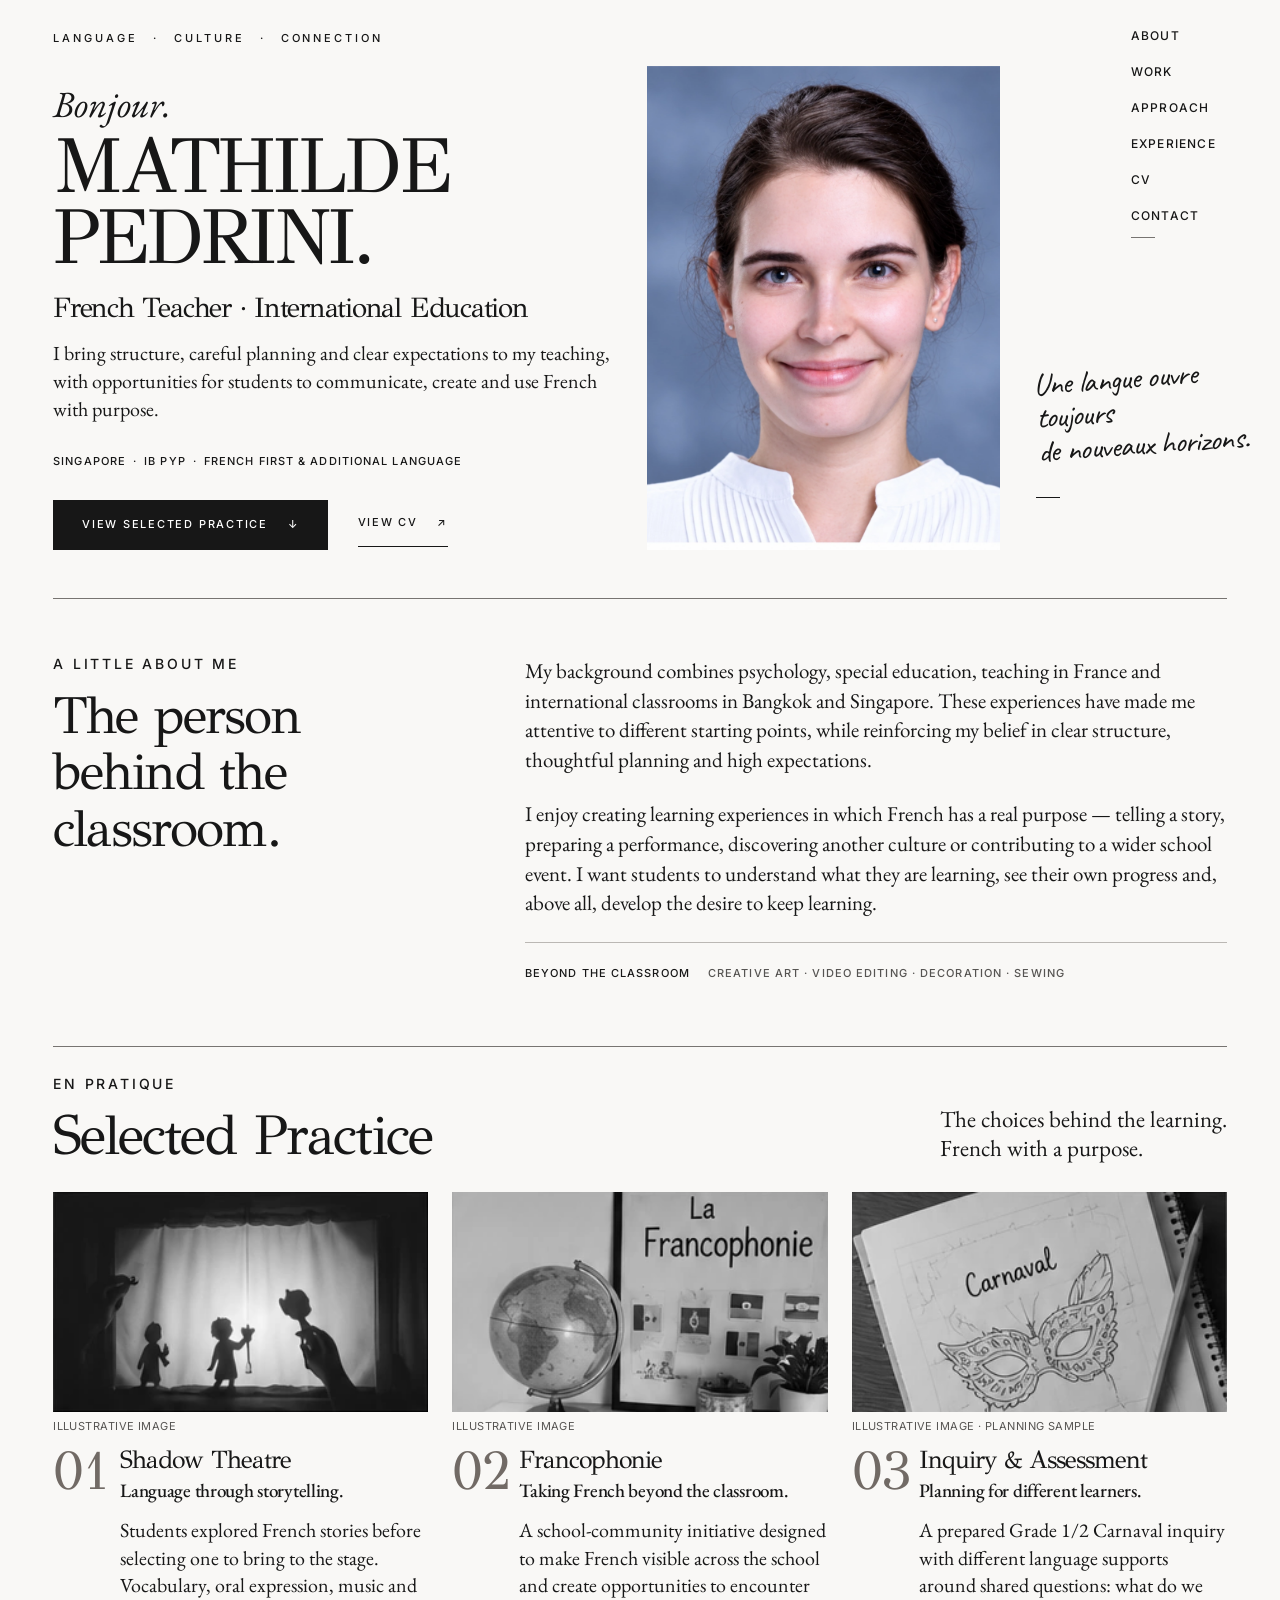
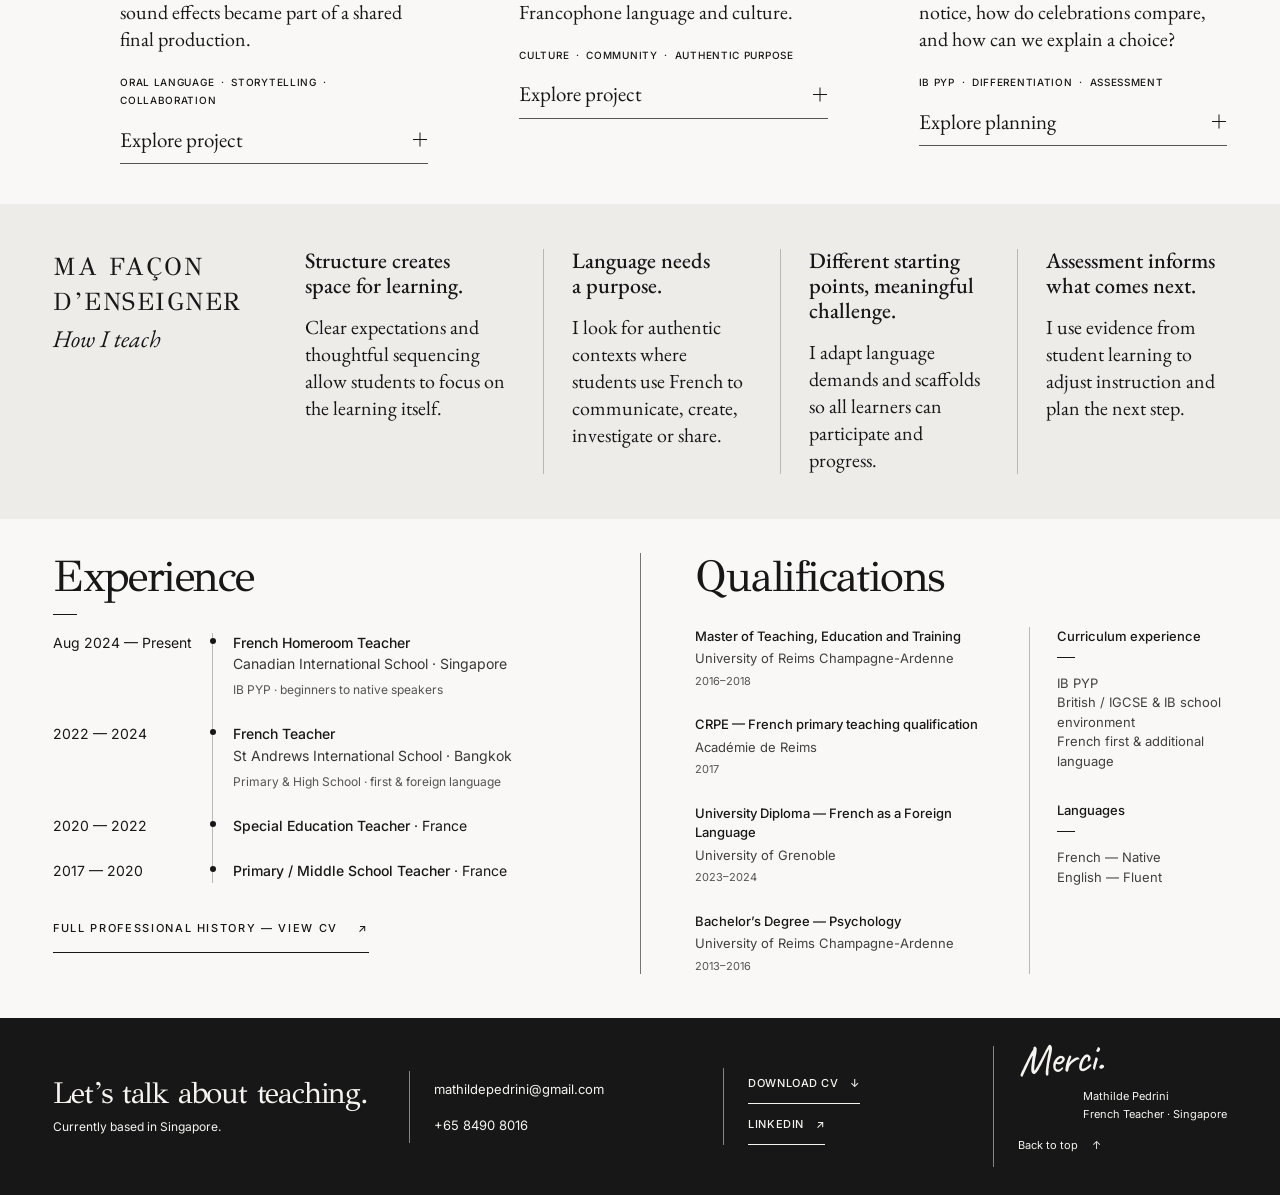
==== index.html @ e802bae7 "Add files via upload" ====
<!doctype html>
<html lang="en">
<head>
  <meta charset="utf-8">
  <meta name="viewport" content="width=device-width, initial-scale=1">
  <title>Mathilde Pedrini · French Teacher</title>
  <meta name="description" content="French teacher in international education. Explore Mathilde Pedrini’s approach to language, selected practice, experience and qualifications.">
  <meta name="theme-color" content="#f9f8f6">
  <!-- Discretion, not privacy: GitHub Pages and this CV are publicly accessible. -->
  <meta name="robots" content="noindex, follow">
  <link rel="canonical" href="https://mathildepedrini.github.io/">
  <link rel="icon" type="image/svg+xml" href="assets/images/favicon.svg">
  <!-- Original type families, served locally for consistent rendering. -->
  <link rel="preload" href="assets/fonts/gfs-didot-400-normal.woff2" as="font" type="font/woff2" crossorigin>
  <link rel="stylesheet" href="assets/fonts/fonts.css">
  <link rel="stylesheet" href="styles.css?v=20261001-editorial">
  <script src="script.js?v=20261001-editorial" defer></script>
  <meta name="author" content="Mathilde Pedrini">
  <meta property="og:type" content="website">
  <meta property="og:locale" content="en_GB">
  <meta property="og:site_name" content="Mathilde Pedrini">
  <meta property="og:title" content="Mathilde Pedrini · French Teacher">
  <meta property="og:description" content="Language, culture and connection. Selected teaching practice, international experience and professional qualifications.">
  <meta property="og:url" content="https://mathildepedrini.github.io/">
  <meta property="og:image" content="https://mathildepedrini.github.io/assets/images/social-preview.png">
  <meta property="og:image:width" content="1200">
  <meta property="og:image:height" content="630">
  <meta property="og:image:alt" content="Mathilde Pedrini — French Teacher. Language · Culture · Connection.">
  <meta name="twitter:card" content="summary_large_image">
  <meta name="twitter:title" content="Mathilde Pedrini · French Teacher">
  <meta name="twitter:description" content="Selected practice and experience in international education.">
  <meta name="twitter:image" content="https://mathildepedrini.github.io/assets/images/social-preview.png">
  <link rel="icon" type="image/png" sizes="32x32" href="assets/images/favicon-32.png">
  <link rel="apple-touch-icon" href="assets/images/apple-touch-icon.png">
</head>
<body>
  <a class="skip-link" href="#main">Skip to content</a>

  <!-- 01. MASTHEAD + HERO — edit your introduction and portrait here. -->
  <header id="top" class="masthead wrap">
    <a class="masthead-signature" href="#top" aria-label="Mathilde Pedrini — back to top">Language <span aria-hidden="true">·</span> Culture <span aria-hidden="true">·</span> Connection</a>
    <button class="menu-toggle" type="button" aria-expanded="false" aria-controls="main-nav" hidden>
      <span class="menu-label">Menu</span><span class="menu-mark" aria-hidden="true"><i></i><i></i></span>
    </button>
    <nav id="main-nav" class="main-nav" aria-label="Main navigation">
      <a href="#about">About</a>
      <a href="#practice">Work</a>
      <a href="#approach">Approach</a>
      <a href="#experience">Experience</a>
      <a href="assets/documents/Mathilde-Pedrini-CV.pdf" target="_blank" rel="noopener">CV<span class="sr-only"> (PDF, opens in a new tab)</span></a>
      <a href="#contact">Contact</a>
    </nav>
  </header>

  <main id="main" tabindex="-1">
    <section class="hero wrap" aria-labelledby="name">
      <div class="hero-intro">
        <p class="bonjour" lang="fr">Bonjour.</p>
        <h1 id="name">Mathilde<br>Pedrini.</h1>
        <p class="role">French Teacher <span aria-hidden="true">·</span> International Education</p>
        <p class="intro-copy">I bring structure, careful planning and clear expectations to my teaching, with opportunities for students to communicate, create and use French with purpose.</p>
        <p class="credentials-line"><span>Singapore</span><span>IB PYP</span><span>French first &amp; additional language</span></p>
        <div class="hero-actions">
          <a class="button-primary" href="#practice">View selected practice <span aria-hidden="true">↓</span></a>
          <a class="text-link label-link" href="assets/documents/Mathilde-Pedrini-CV.pdf" target="_blank" rel="noopener">View CV <span aria-hidden="true">↗</span><span class="sr-only"> (PDF, opens in a new tab)</span></a>
        </div>
      </div>
      <figure class="portrait-frame">
        <!-- High-resolution colour portrait based on the original CV headshot. -->
        <img src="assets/images/mathilde-portrait.webp" width="1196" height="1228" fetchpriority="high" alt="Professional portrait of Mathilde Pedrini">
      </figure>
      <aside class="hero-note" aria-label="A note in French">
        <p class="hero-note-text" lang="fr">Une langue ouvre toujours<br>de nouveaux horizons.</p>
        <span class="small-rule" aria-hidden="true"></span>
      </aside>
    </section>

    <!-- 02. ABOUT — personal-professional context that complements, rather than repeats, the CV. -->
    <section id="about" class="about wrap" aria-labelledby="about-title">
      <div class="about-heading">
        <p class="eyebrow">A little about me</p>
        <h2 id="about-title">The person behind the classroom.</h2>
      </div>
      <div class="about-copy">
        <p>My background combines psychology, special education, teaching in France and international classrooms in Bangkok and Singapore. These experiences have made me attentive to different starting points, while reinforcing my belief in clear structure, thoughtful planning and high expectations.</p>
        <p>I enjoy creating learning experiences in which French has a real purpose — telling a story, preparing a performance, discovering another culture or contributing to a wider school event. I want students to understand what they are learning, see their own progress and, above all, develop the desire to keep learning.</p>
        <p class="about-personal"><span>Beyond the classroom</span> Creative art · video editing · decoration · sewing</p>
      </div>
    </section>

    <!-- 03. SELECTED PRACTICE — three cards, with details on the same page.
         All three thumbnail images are AI-generated illustrations taken from
         the approved design. Do not present them as classroom photographs. -->
    <section id="practice" class="practice wrap" aria-labelledby="practice-title">
      <div class="practice-heading">
        <div class="practice-heading-main">
          <p class="eyebrow" lang="fr">En pratique</p>
          <h2 id="practice-title">Selected Practice</h2>
        </div>
        <p class="practice-deck">The choices behind the learning.<br>French with a purpose.</p>
      </div>

      <div class="project-grid">
        <article class="project-card" id="shadow-theatre" aria-labelledby="shadow-title">
          <figure class="project-figure">
            <img src="assets/images/shadow-theatre-illustration.webp" width="297" height="174" loading="lazy" alt="Illustration of shadow puppets performing behind a lit screen">
            <figcaption>Illustrative image</figcaption>
          </figure>
          <div class="project-body">
            <span class="project-number" aria-hidden="true">01</span>
            <div class="project-writing">
              <h3 id="shadow-title">Shadow Theatre</h3>
              <p class="project-subtitle">Language through storytelling.</p>
              <p class="project-description">Students explored French stories before selecting one to bring to the stage. Vocabulary, oral expression, music and sound effects became part of a shared final production.</p>
              <p class="project-tags">Oral language <span>·</span> Storytelling <span>·</span> Collaboration</p>
              <details class="project-details" id="shadow-details">
                <summary><span>Explore project<span class="sr-only"> — Shadow Theatre</span></span><span class="detail-mark" aria-hidden="true"></span></summary>
                <div class="project-detail-content">
                  <h4>Learning intention</h4>
                  <p>Use French vocabulary and oral expression to bring a chosen story to life.</p>
                  <h4>From story to stage</h4>
                  <p>Discover and choose a story, develop its vocabulary and oral expression, add music and sound effects, then present the production.</p>
                  <h4>Instructional decisions</h4>
                  <p>Student choice gives the language work a shared purpose. Vocabulary and voice become tools for communicating a story, alongside music and sound.</p>
                  <h4>Assessment</h4>
                  <p>The final production served as the assessment, bringing the language work together in a performance.</p>
                  <p class="evidence-note">Evidence to add: a permission-cleared photograph of the puppet stage without identifiable students. The thumbnail is an illustration, not a record of this project.</p>
                </div>
              </details>
            </div>
          </div>
        </article>

        <article class="project-card" id="francophonie" aria-labelledby="francophonie-title">
          <figure class="project-figure">
            <img src="assets/images/francophonie-illustration.webp" width="296" height="174" loading="lazy" alt="Illustration of a globe beside a display titled La Francophonie">
            <figcaption>Illustrative image</figcaption>
          </figure>
          <div class="project-body">
            <span class="project-number" aria-hidden="true">02</span>
            <div class="project-writing">
              <h3 id="francophonie-title">Francophonie</h3>
              <p class="project-subtitle">Taking French beyond the classroom.</p>
              <p class="project-description">A school-community initiative designed to make French visible across the school and create opportunities to encounter Francophone language and culture.</p>
              <p class="project-tags">Culture <span>·</span> Community <span>·</span> Authentic purpose</p>
              <details class="project-details" id="francophonie-details">
                <summary><span>Explore project<span class="sr-only"> — Francophonie</span></span><span class="detail-mark" aria-hidden="true"></span></summary>
                <div class="project-detail-content">
                  <h4>Purpose</h4>
                  <p>Give the French language and Francophone cultures a place in the wider school community, beyond individual lessons.</p>
                  <h4>My contribution</h4>
                  <p>I organise Francophonie celebrations and events that promote the French language throughout the school community.</p>
                  <h4>Related cultural projects</h4>
                  <p>My professional experience also includes a Bookflix reading club, La Chandeleur as a charity fundraising occasion, and an exchange project with French students around the world.</p>
                  <p class="evidence-note">A permission-cleared event photograph or public programme can be added here. The current image is illustrative.</p>
                </div>
              </details>
            </div>
          </div>
        </article>

        <article class="project-card" id="inquiry" aria-labelledby="inquiry-title">
          <figure class="project-figure">
            <img src="assets/images/inquiry-illustration.webp" width="296" height="173" loading="lazy" alt="Illustration of a notebook headed Carnaval with a drawing of a mask">
            <figcaption>Illustrative image <span aria-hidden="true">·</span> Planning sample</figcaption>
          </figure>
          <div class="project-body">
            <span class="project-number" aria-hidden="true">03</span>
            <div class="project-writing">
              <h3 id="inquiry-title">Inquiry &amp; Assessment</h3>
              <p class="project-subtitle">Planning for different learners.</p>
              <p class="project-description">A prepared Grade 1/2 Carnaval inquiry with different language supports around shared questions: what do we notice, how do celebrations compare, and how can we explain a choice?</p>
              <p class="project-tags">IB PYP <span>·</span> Differentiation <span>·</span> Assessment</p>
              <details class="project-details" id="inquiry-details">
                <summary><span>Explore planning<span class="sr-only"> — Inquiry and Assessment</span></span><span class="detail-mark" aria-hidden="true"></span></summary>
                <div class="project-detail-content">
                  <h4>Context</h4>
                  <p>A prepared Grade 1/2 Carnaval inquiry, connecting cultural celebrations with the PYP concepts of form, connection and perspective.</p>
                  <h4>Learning sequence</h4>
                  <p>Observe celebrations in Nice and Québec, compare details, explore masks and music, create a response, then explain and reflect.</p>
                  <h4>Curriculum connections</h4>
                  <p>IB PYP inquiry and British Columbia French language learning.</p>
                  <h4>Different entry points</h4>
                  <p>The plan uses photographs, modelled phrases and choices between images. Beginning speakers can point, name a detail or dictate to an adult. More confident speakers can compare or explain with <span lang="fr">« parce que… »</span>.</p>
                  <h4>Evidence to look for</h4>
                  <p>Look for a detail noticed, a comparison made or a choice explained. Note the support used before deciding on the next step. Limited French should not automatically be mistaken for limited understanding.</p>
                  <p class="evidence-note">This is a planning sample, not a claim of completed implementation or measured student outcomes. Original school documents and assessment records are not published.</p>
                </div>
              </details>
            </div>
          </div>
        </article>
      </div>
    </section>

    <!-- 04. APPROACH — the light-grey, five-column band from the reference. -->
    <section id="approach" class="approach" aria-labelledby="approach-title">
      <div class="approach-grid wrap">
        <div class="approach-label">
          <h2 id="approach-title" lang="fr">Ma façon<br> d’enseigner</h2>
          <p>How I teach</p>
        </div>
        <article class="approach-item">
          <h3>Structure creates<br class="desktop-break"> space for learning.</h3>
          <p>Clear expectations and thoughtful sequencing allow students to focus on the learning itself.</p>
        </article>
        <article class="approach-item">
          <h3>Language needs<br class="desktop-break"> a purpose.</h3>
          <p>I look for authentic contexts where students use French to communicate, create, investigate or share.</p>
        </article>
        <article class="approach-item">
          <h3>Different starting points, meaningful challenge.</h3>
          <p>I adapt language demands and scaffolds so all learners can participate and progress.</p>
        </article>
        <article class="approach-item">
          <h3>Assessment informs<br class="desktop-break"> what comes next.</h3>
          <p>I use evidence from student learning to adjust instruction and plan the next step.</p>
        </article>
      </div>
    </section>

    <!-- 05. EXPERIENCE & QUALIFICATIONS — concise; the full CV is linked below. -->
    <div class="career wrap">
      <section id="experience" class="experience" aria-labelledby="experience-title">
        <h2 id="experience-title">Experience</h2>
        <span class="small-rule" aria-hidden="true"></span>
        <ol class="timeline">
          <li>
            <p class="timeline-date">Aug 2024 — Present</p>
            <div class="timeline-content"><h3>French Homeroom Teacher</h3><p>Canadian International School · Singapore</p><p class="experience-focus">IB PYP · beginners to native speakers</p></div>
          </li>
          <li>
            <p class="timeline-date">2022 — 2024</p>
            <div class="timeline-content"><h3>French Teacher</h3><p>St Andrews International School · Bangkok</p><p class="experience-focus">Primary &amp; High School · first &amp; foreign language</p></div>
          </li>
          <li>
            <p class="timeline-date">2020 — 2022</p>
            <div class="timeline-content"><h3>Special Education Teacher <span>· France</span></h3></div>
          </li>
          <li>
            <p class="timeline-date">2017 — 2020</p>
            <div class="timeline-content"><h3>Primary / Middle School Teacher <span>· France</span></h3></div>
          </li>
        </ol>
        <a class="career-cv-link text-link label-link" href="assets/documents/Mathilde-Pedrini-CV.pdf" target="_blank" rel="noopener">Full professional history — View CV <span class="sr-only"> (PDF, opens in a new tab)</span> <span aria-hidden="true">↗</span></a>
      </section>
      <section id="qualifications" class="qualifications" aria-labelledby="qualifications-title">
        <h2 id="qualifications-title">Qualifications</h2>
        <div class="qualifications-grid">
          <dl class="degrees">
            <div><dt>Master of Teaching, Education and Training</dt><dd class="qualification-detail">University of Reims Champagne-Ardenne <span class="qualification-year">2016–2018</span></dd></div>
            <div><dt>CRPE — French primary teaching qualification</dt><dd class="qualification-detail">Académie de Reims <span class="qualification-year">2017</span></dd></div>
            <div><dt>University Diploma — French as a Foreign Language</dt><dd class="qualification-detail">University of Grenoble <span class="qualification-year">2023–2024</span></dd></div>
            <div><dt>Bachelor’s Degree — Psychology</dt><dd class="qualification-detail">University of Reims Champagne-Ardenne <span class="qualification-year">2013–2016</span></dd></div>
          </dl>
          <div class="curriculum-languages">
            <h3>Curriculum experience</h3>
            <span class="small-rule" aria-hidden="true"></span>
            <p>IB PYP<br>British / IGCSE &amp; IB school environment<br>French first &amp; additional language</p>
            <h3>Languages</h3>
            <span class="small-rule" aria-hidden="true"></span>
            <p>French — Native<br>English — Fluent</p>
          </div>
        </div>
      </section>
    </div>
  </main>

  <!-- 06. CONTACT — original contact information and profile URL. -->
  <footer id="contact" class="contact" aria-labelledby="contact-title">
    <div class="contact-grid wrap">
      <div class="contact-intro">
        <h2 id="contact-title">Let’s talk about teaching.</h2>
        <p>Currently based in Singapore.</p>
      </div>
      <address class="contact-address">
        <a href="mailto:mathildepedrini@gmail.com">mathildepedrini@gmail.com</a>
        <a href="tel:+6584908016">+65 8490 8016</a>
      </address>
      <div class="contact-cv">
        <a class="text-link label-link" href="assets/documents/Mathilde-Pedrini-CV.pdf" download="Mathilde-Pedrini-CV.pdf">Download CV <span aria-hidden="true">↓</span><span class="sr-only"> (PDF, 751 KB)</span></a>
        <a class="text-link label-link" href="https://www.linkedin.com/in/mathilde-pedrini-573673295/" target="_blank" rel="noopener noreferrer">LinkedIn <span aria-hidden="true">↗</span><span class="sr-only"> (opens in a new tab)</span></a>
      </div>
      <div class="signoff">
        <p class="merci-text" lang="fr">Merci.</p>
        <p class="signoff-meta">Mathilde Pedrini<br>French Teacher · Singapore</p>
        <a class="back-top" href="#top">Back to top <span aria-hidden="true">↑</span></a>
      </div>
    </div>
  </footer>
</body>
</html>
---- assets/fonts/fonts.css ----
@font-face { font-family: 'Caveat'; font-style: normal; font-weight: 400; font-display: swap; src: url('caveat-400-normal.woff2') format('woff2'); }
@font-face { font-family: 'EB Garamond'; font-style: italic; font-weight: 400; font-display: swap; src: url('eb-garamond-400-italic.woff2') format('woff2'); }
@font-face { font-family: 'EB Garamond'; font-style: normal; font-weight: 400; font-display: swap; src: url('eb-garamond-400-normal.woff2') format('woff2'); }
@font-face { font-family: 'EB Garamond'; font-style: normal; font-weight: 500; font-display: swap; src: url('eb-garamond-500-normal.woff2') format('woff2'); }
@font-face { font-family: 'GFS Didot'; font-style: normal; font-weight: 400; font-display: swap; src: url('gfs-didot-400-normal.woff2') format('woff2'); }
@font-face { font-family: 'Inter'; font-style: normal; font-weight: 400; font-display: swap; src: url('inter-400-normal.woff2') format('woff2'); }
@font-face { font-family: 'Inter'; font-style: normal; font-weight: 500; font-display: swap; src: url('inter-500-normal.woff2') format('woff2'); }
---- styles.css ----
/*
 * Mathilde Pedrini — French editorial portfolio
 * Refined from the original editorial design, 1 October 2026.
 * Edit colours, type and spacing in :root. No framework or build step.
 * Original composition and palette retained; responsive rules consolidated below.
 */

/* ---------- Design tokens + accessible foundations ---------- */
:root {
  --paper: #f9f8f6;
  --ink: #171717;
  --muted: #565452;
  --rule: #777471;
  --soft-rule: #bbb8b4;
  --band: #eeece9;
  --footer: #171717;
  --number: #716a65;
  --serif: 'EB Garamond', 'Baskerville', 'Times New Roman', serif;
  --display: 'GFS Didot', Didot, 'Bodoni MT', 'EB Garamond', Georgia, serif;
  --sans: Inter, -apple-system, BlinkMacSystemFont, 'Segoe UI', Arial, sans-serif;
  --hand: 'Snell Roundhand', 'Caveat', 'Segoe Script', 'Bradley Hand', cursive;
  --max-width: 1360px;
  --gutter: clamp(24px, 4.75vw, 76px);
}
* { box-sizing: border-box; }
html { scroll-behavior: smooth; scroll-padding-top: 30px; }
body { margin: 0; background: var(--paper); color: var(--ink); font-family: var(--serif); font-size: 20px; -webkit-font-smoothing: antialiased; }
button, a { -webkit-tap-highlight-color: rgba(23,23,23,.08); }
h1, h2, h3, h4, p, figure, dl, dd { margin: 0; }
button, a { touch-action: manipulation; }
button { color: inherit; font: inherit; }
a { color: inherit; text-decoration-thickness: 1px; text-underline-offset: .25em; }
a, button, summary { outline-offset: 5px; }
a:focus-visible, button:focus-visible, summary:focus-visible { outline: 2px solid currentColor; }
img { display: block; max-width: 100%; }
button { cursor: pointer; }
[hidden] { display: none !important; }
::selection { color: var(--paper); background: var(--ink); }
.wrap { width: calc(100% - var(--gutter) * 2); max-width: var(--max-width); margin-inline: auto; }
.sr-only { position: absolute; width: 1px; height: 1px; padding: 0; margin: -1px; overflow: hidden; clip-path: inset(50%); border: 0; white-space: nowrap; }
.skip-link { position: fixed; left: 16px; top: 12px; transform: translateY(-180%); z-index: 100; padding: 12px 18px; background: var(--ink); color: white; font: 14px var(--sans); }
.skip-link:focus { transform: translateY(0); }
.small-rule { display: block; width: 24px; height: 1px; background: currentColor; }
.eyebrow { font: 500 14px/1.5 var(--sans); letter-spacing: .2em; text-transform: uppercase; }
h2 { font: 400 clamp(40px, 4.4vw, 66px)/1.08 var(--display); letter-spacing: -.035em; }

/* ---------- Masthead: a small signature, vertical menu at upper right ---------- */
.masthead { position: relative; padding-top: 22px; min-height: 64px; z-index: 5; }
.masthead-signature { display: inline-block; font: 500 11px/1.5 var(--sans); letter-spacing: .27em; text-transform: uppercase; text-decoration: none; }
.masthead-signature span { margin: 0 9px; }
.main-nav { position: absolute; top: 20px; right: 0; display: flex; flex-direction: column; align-items: flex-start; gap: 4px; min-width: 96px; }
.main-nav a { min-height: 32px; display: flex; align-items: center; position: relative; font: 500 12px/1.2 var(--sans); letter-spacing: .1em; text-transform: uppercase; text-decoration: none; }
.main-nav a::after { content: ''; position: absolute; left: 0; bottom: 3px; width: 0; height: 1px; background: currentColor; transition: width .18s ease; }
.main-nav a:hover::after, .main-nav a:focus-visible::after { width: 100%; }
.main-nav::after { content: ''; width: 24px; height: 1px; margin-top: 1px; background: var(--rule); }
.menu-toggle { display: none; }

/* ---------- Hero ---------- */
.hero { display: grid; grid-template-columns: minmax(0, 1.58fr) minmax(0, 1fr) minmax(0, .54fr); gap: clamp(24px, 3.2vw, 52px); padding: 2px 0 48px; border-bottom: 1px solid var(--rule); align-items: center; }
.hero-intro { min-width: 0; padding-block: 20px 0; }
.bonjour { font-size: clamp(32px, 2.9vw, 44px); font-style: italic; line-height: 1; margin-bottom: 8px; }
h1 { font: 400 clamp(60px, 6.1vw, 90px)/.91 var(--display); letter-spacing: -.052em; text-transform: uppercase; margin-bottom: 20px; }
.role { font: 400 clamp(23px, 2.15vw, 33px)/1.12 var(--display); letter-spacing: -.045em; margin-bottom: 15px; }
.intro-copy { max-width: 610px; font-size: clamp(20px, 1.47vw, 23px); line-height: 1.4; }
.credentials-line { display: flex; flex-wrap: wrap; align-items: center; gap: 7px; margin-block: 29px; font: 500 11px/1.7 var(--sans); letter-spacing: .1em; text-transform: uppercase; }
.credentials-line span:not(:last-child)::after { content: '·'; margin-left: 7px; }
.hero-actions { display: flex; align-items: center; flex-wrap: wrap; gap: 30px; }
.button-primary { display: inline-flex; align-items: center; justify-content: center; gap: 20px; min-height: 50px; padding: 13px 28px; background: var(--ink); color: white; border: 1px solid var(--ink); font: 500 11px/1.5 var(--sans); letter-spacing: .16em; text-transform: uppercase; text-decoration: none; transition: background .18s ease, color .18s ease; }
.button-primary:hover { color: var(--ink); background: transparent; }
.text-link { display: inline-flex; align-items: center; justify-content: space-between; gap: 20px; min-height: 44px; padding-bottom: 4px; border-bottom: 1px solid currentColor; text-decoration: none; }
.text-link:hover { text-decoration: underline; text-underline-offset: 6px; }
.label-link { font: 500 11px/1.5 var(--sans); text-transform: uppercase; letter-spacing: .15em; }
.portrait-frame { width: 100%; min-width: 0; align-self: stretch; min-height: 440px; aspect-ratio: 275/363; overflow: hidden; background: #dadada; }
.portrait-frame img { width: 100%; height: 100%; object-fit: cover; object-position: center; filter: none; }
.hero-note { align-self: end; padding-bottom: 52px; }
.hero-note-text {
  width: max-content;
  max-width: 220px;
  font: 400 31px/1.08 var(--hand);
  letter-spacing: -.02em;
  transform: rotate(-4deg);
  transform-origin: left center;
}
.hero-note .small-rule { margin-top: 28px; }


/* ---------- About: personal-professional context, deliberately concise ---------- */
.about {
  display: grid;
  grid-template-columns: .72fr 1.28fr;
  gap: clamp(50px, 7vw, 110px);
  padding-block: 54px 62px;
  border-bottom: 1px solid var(--rule);
}
.about-heading .eyebrow { margin-bottom: 14px; }
.about-heading h2 { max-width: 430px; font-size: clamp(42px, 4.1vw, 62px); }
.about-copy { max-width: 760px; padding-top: 3px; }
.about-copy > p { font-size: clamp(21px, 1.55vw, 23px); line-height: 1.42; }
.about-copy > p + p { margin-top: 24px; }
.about-personal {
  padding-top: 21px;
  border-top: 1px solid var(--soft-rule);
  color: var(--muted);
  font: 500 11px/1.8 var(--sans) !important;
  letter-spacing: .1em;
  text-transform: uppercase;
}
.about-personal span { color: var(--ink); margin-right: 14px; }
.career-cv-link { width: fit-content; margin-top: 26px; }
.qualification-detail { color: var(--muted); }



/* ---------- Selected practice: editorial three-column grid ---------- */
.practice { padding-block: 26px 40px; }
.practice-heading { display: grid; grid-template-columns: 1fr auto; align-items: end; gap: 50px; margin-bottom: 25px; }
.practice-heading .eyebrow { margin-bottom: 12px; }
.practice-deck { font-size: 23px; line-height: 1.25; padding-bottom: 4px; }
.project-grid { display: grid; grid-template-columns: repeat(3, minmax(0, 1fr)); gap: 26px; align-items: start; }
.project-card { min-width: 0; }
.project-figure { margin-bottom: 12px; }
.project-figure img { width: 100%; aspect-ratio: 297/174; height: auto; object-fit: cover; filter: grayscale(1); }
.project-figure figcaption { margin-top: 6px; font: 400 11px/1.5 var(--sans); letter-spacing: .04em; text-transform: uppercase; color: var(--muted); }
.project-body { display: grid; grid-template-columns: 52px minmax(0, 1fr); gap: 15px; }
.project-number { font: 400 54px/.95 var(--display); color: var(--number); letter-spacing: -.035em; }
.project-writing h3 { font: 400 clamp(24px, 1.98vw, 30px)/1.12 var(--display); letter-spacing: -.04em; }
.project-subtitle { margin-top: 5px; font-size: 19px; line-height: 1.2; font-weight: 500; letter-spacing: -.015em; }
.project-description { margin-top: 15px; font-size: 20px; line-height: 1.36; }
.project-tags { margin-top: 20px; font: 500 10px/1.8 var(--sans); letter-spacing: .07em; text-transform: uppercase; }
.project-tags span { margin-inline: 3px; }
.project-details { margin-top: 7px; }
.project-details summary { display: flex; justify-content: space-between; align-items: center; gap: 20px; width: 100%; min-height: 48px; border-bottom: 1px solid #575451; list-style: none; font-size: 21px; line-height: 1.25; cursor: pointer; padding-block: 8px; }
.project-details summary::-webkit-details-marker { display: none; }
.project-details summary:hover { color: var(--muted); }
.project-detail-content { padding-top: 24px; }
.project-detail-content h4 { margin-block: 17px 7px; font: 500 11px/1.6 var(--sans); letter-spacing: .12em; text-transform: uppercase; }
.project-detail-content h4:first-child { margin-top: 0; }
.project-detail-content p { font-size: 20px; line-height: 1.45; }
.project-detail-content .evidence-note { border-top: 1px solid var(--soft-rule); margin-top: 20px; padding-top: 12px; color: var(--muted); font: 400 12px/1.65 var(--sans); }

/* ---------- How I teach: restrained grey band, no decorative boxes ---------- */
.approach { background: var(--band); padding-block: 45px; }
.approach-grid { display: grid; grid-template-columns: 1.07fr 1fr 1fr 1fr 1fr; gap: 28px; }
.approach-label h2 { font: 400 25px/1.4 var(--display); letter-spacing: .06em; text-transform: uppercase; }
.approach-label p { font-size: 24px; line-height: 1.2; font-style: italic; margin-top: 6px; }
.approach-item { border-left: 1px solid var(--soft-rule); padding-left: 28px; }
.approach-item:nth-child(2) { border-left: 0; padding-left: 0; }
.approach-item h3 { font-size: 22px; font-weight: 500; line-height: 1.13; margin-bottom: 15px; }
.approach-item p { font-size: 20px; line-height: 1.35; }

/* ---------- Career, qualifications and curriculum ---------- */
.career { display: grid; grid-template-columns: 1fr 1.1fr; gap: 54px; padding-block: 34px 44px; }
.career h2 { font-size: clamp(37px, 3.45vw, 52px); margin-bottom: 26px; }
.experience > .small-rule { margin-top: -13px; margin-bottom: 18px; }
.timeline { list-style: none; padding: 0; margin: 0; font: 400 14px/1.45 var(--sans); }
.timeline li { position: relative; display: grid; grid-template-columns: 140px minmax(0,1fr); gap: 19px; }
.timeline-date { font-size: 14px; white-space: nowrap; }
.timeline-content { position: relative; padding: 0 0 24px 20px; border-left: 1px solid var(--soft-rule); }
.timeline li:last-child .timeline-content { padding-bottom: 0; }
.timeline-content::before { content: ''; position: absolute; width: 6px; height: 6px; border-radius: 50%; background: var(--ink); top: 5px; left: -3.5px; }
.timeline h3 { font: 500 14px/1.4 var(--sans); margin-bottom: 2px; }
.timeline h3 span { font-weight: 400; }
.timeline-content p { color: #383735; }
.qualifications { border-left: 1px solid var(--rule); padding-left: 54px; }
.qualifications-grid { display: grid; grid-template-columns: 1.55fr 1fr; gap: 27px; }
.degrees { font: 400 13px/1.5 var(--sans); }
.degrees > div + div { margin-top: 26px; }
.degrees dt { font-weight: 500; }
.degrees dd { color: #41403e; margin-top: 3px; }
.curriculum-languages { padding-left: 27px; border-left: 1px solid var(--soft-rule); font: 400 13px/1.5 var(--sans); }
.curriculum-languages h3 { font: 500 13px/1.4 var(--sans); }
.curriculum-languages .small-rule { width: 18px; margin-block: 12px 16px; }
.curriculum-languages p { color: #41403e; }
.curriculum-languages p + h3 { margin-top: 30px; }

/* ---------- Contact / sign-off ---------- */
.contact { background: var(--footer); color: #f5f4f1; padding-block: 28px; }
.contact-grid { display: grid; grid-template-columns: 1.35fr 1.18fr 1fr .95fr; gap: 24px; align-items: center; }
.contact h2 { font-size: clamp(25px, 2.35vw, 35px); letter-spacing: -.04em; }
.contact p { font: 400 12px/1.65 var(--sans); }
.contact-intro p { margin-top: 7px; }
.contact-address, .contact-cv, .signoff { border-left: 1px solid #868480; padding-left: 24px; min-height: 70px; }
.contact-address { display: flex; flex-direction: column; justify-content: center; font: 400 13px/1.7 var(--sans); }
.contact-address a { display: inline-flex; align-items: center; min-height: 36px; text-decoration: none; overflow-wrap: anywhere; }
.contact-address a:hover { text-decoration: underline; }
.contact-cv { display: flex; flex-direction: column; align-items: flex-start; justify-content: center; gap: 5px; }
.contact-cv .text-link { gap: 12px; font-size: 11px; letter-spacing: .05em; white-space: nowrap; }
.signoff { display: flex; flex-direction: column; align-items: flex-start; padding-top: 0; }
.merci-text {
  font: 400 43px/1.05 var(--hand) !important;
  letter-spacing: -.025em;
  transform: rotate(-3deg);
  transform-origin: left center;
  margin: -7px 0 3px !important;
}
.signoff-meta { align-self: flex-end; font-size: 11px !important; position: relative; }

/* Small refinements shared by all screen sizes. */
[tabindex="-1"]:focus { outline: none; }
.hero-note, .project-writing, .timeline-content, .qualifications, .degrees, .curriculum-languages { min-width: 0; }
.project-detail-content { overflow-wrap: break-word; }
.detail-mark { position: relative; flex: 0 0 16px; width: 16px; height: 16px; }
.detail-mark::before, .detail-mark::after { content: ''; position: absolute; left: 1px; top: 7px; width: 14px; height: 1px; background: currentColor; }
.detail-mark::after { transform: rotate(90deg); transition: transform .18s ease; }
details[open] .detail-mark::after { transform: rotate(0); }
.timeline-content .experience-focus { color: var(--muted); font-size: 12px; line-height: 1.55; margin-top: 7px; }
.qualification-year { display: block; font-size: 11px; margin-top: 4px; color: var(--muted); }
.back-top { display: inline-flex; align-items: center; gap: 14px; min-height: 44px; font: 400 11px/1.5 var(--sans); text-decoration: none; }
.back-top:hover { text-decoration: underline; }
.main-nav a[aria-current="location"]::after { width: 100%; }
.contact .text-link { min-height: 36px; }

/* Keep the familiar portrait / headline / handwritten-note composition on laptops. */
@media (min-width: 1180px) and (max-width: 1728px) {
  :root { --max-width: 1376px; --gutter: clamp(48px, 4.15vw, 68px); }
  .hero { gap: clamp(30px, 2.8vw, 44px); }
  .portrait-frame { min-height: 400px; }
  .about { gap: clamp(54px, 6vw, 92px); }
  .practice-heading { gap: 38px; }
  .project-grid { gap: 24px; }
}
@media (min-width: 981px) and (max-width: 1199px) {
  .hero { gap: 25px; grid-template-columns: minmax(0,1.5fr) minmax(0,1fr) minmax(0,.5fr); padding-bottom: 38px; }
  h1 { font-size: clamp(57px, 6.1vw, 74px); }
  .portrait-frame { min-height: 370px; }
  .hero-note { padding-bottom: 30px; }
  .hero-note-text { width: auto; font-size: 28px; }
  .role { font-size: 26px; }
  .hero-actions { gap: 18px; }
  .button-primary { padding-inline: 17px; font-size: 10px; letter-spacing: .08em; }
  .hero-actions .label-link { font-size: 10px; }
  .credentials-line { margin-block: 21px; font-size: 10px; letter-spacing: .08em; }
  .about { gap: 40px; }
  .project-grid { gap: 22px; }
  .project-body { grid-template-columns: 36px minmax(0,1fr); gap: 12px; }
  .project-number { font-size: 42px; }
  .project-writing h3 { font-size: 26px; }
  .project-tags { letter-spacing: .04em; }
  .practice-deck { font-size: 21px; }
  .approach-grid { gap: 20px; }
  .approach-item { padding-left: 20px; }
  .approach-label h2 { font-size: 21px; }
  .approach-item h3 { font-size: 22px; }
  .approach-item p { font-size: 19px; }
  .career { gap: 30px; }
  .qualifications { padding-left: 30px; }
  .qualifications-grid { grid-template-columns: 1fr; gap: 25px; }
  .curriculum-languages { display: grid; grid-template-columns: 1fr 1fr; column-gap: 24px; border-left: 0; border-top: 1px solid var(--soft-rule); padding: 20px 0 0; }
  .curriculum-languages h3 { grid-column: 1; }
  .curriculum-languages p { grid-column: 2; }
  .curriculum-languages .small-rule { display: none; }
  .curriculum-languages p + h3 { margin-top: 20px; }
  .curriculum-languages p:last-child { margin-top: 20px; }
  .timeline li { grid-template-columns: 124px minmax(0,1fr); gap: 12px; }
  .timeline, .timeline-date, .timeline h3 { font-size: 13px; }
  .contact-grid { grid-template-columns: 1.15fr 1.25fr .95fr .85fr; gap: 20px; }
  .contact-address, .contact-cv, .signoff { padding-left: 20px; }
}

/* Tablet: wider project reading columns, accessible navigation. */
@media (max-width: 980px) {
  :root { --gutter: 32px; }
  html { scroll-padding-top: 98px; }
  .masthead { min-height: 74px; padding-block: 19px; display: flex; align-items: center; justify-content: space-between; flex-wrap: wrap; gap: 0 20px; background: var(--paper); }
  .js .masthead { position: sticky; top: 0; z-index: 20; }
  .js .masthead::before { content: ''; position: absolute; z-index: -1; inset: 0 calc(-1 * var(--gutter)); background: var(--paper); border-bottom: 1px solid var(--soft-rule); }
  .masthead-signature { font-size: 10px; letter-spacing: .14em; }
  .masthead-signature span { margin-inline: 5px; }
  .main-nav { position: static; width: 100%; flex-direction: row; align-items: center; justify-content: flex-start; flex-wrap: wrap; gap: 2px 24px; margin-top: 12px; padding-top: 12px; border-top: 1px solid var(--soft-rule); }
  .main-nav::after { display: none; }
  .main-nav a { min-height: 44px; font-size: 12px; }
  .js .main-nav { display: none; }
  .js .main-nav.is-open { display: grid; grid-template-columns: 1fr 1fr; }
  .menu-toggle:not([hidden]) { display: inline-flex; align-items: center; justify-content: flex-end; gap: 10px; min-height: 44px; min-width: 78px; border: 0; padding: 9px 0 9px 10px; background: transparent; font: 500 11px/1.5 var(--sans); letter-spacing: .05em; text-transform: uppercase; }
  .menu-mark { display: grid; gap: 5px; width: 22px; }
  .menu-mark i { display: block; width: 22px; height: 1px; background: currentColor; transition: transform .18s; }
  .menu-toggle[aria-expanded="true"] i:first-child { transform: translateY(3px) rotate(45deg); }
  .menu-toggle[aria-expanded="true"] i:last-child { transform: translateY(-3px) rotate(-45deg); }
  .hero { grid-template-columns: minmax(0,1.35fr) minmax(0,1fr); gap: 24px 32px; padding-top: 26px; padding-bottom: 34px; }
  .hero-intro { grid-column: 1; grid-row: 1 / span 2; padding-top: 0; }
  .portrait-frame { grid-column: 2; grid-row: 1; min-height: 0; align-self: start; }
  .hero-note { grid-column: 2; grid-row: 2; padding: 0; justify-self: center; align-self: start; }
  .hero-note-text { max-width: 220px; width: auto; font-size: 29px; }
  .hero-note .small-rule { display: none; }
  h1 { font-size: clamp(57px,8vw,76px); }
  .role { font-size: 26px; line-height: 1.15; }
  .intro-copy { font-size: 21px; line-height: 1.4; }
  .credentials-line { font-size: 11px; letter-spacing: .07em; margin-block: 21px; }
  .hero-actions { gap: 16px; }
  .button-primary { padding-inline: 17px; font-size: 10px; letter-spacing: .08em; }
  .label-link { font-size: 11px; letter-spacing: .08em; }
  .about { grid-template-columns: .85fr 1.15fr; gap: 32px; padding-block: 39px; }
  .about-heading .eyebrow { font-size: 11px; }
  .about-heading h2 { font-size: 44px; }
  .about-copy > p { font-size: 21px; line-height: 1.42; }
  .about-copy > p + p { margin-top: 18px; }
  .about-personal span { display: block; margin-bottom: 6px; }
  .practice { padding-block: 32px 40px; }
  .practice-heading { gap: 28px; }
  .practice-heading h2 { font-size: 47px; }
  .practice-heading .eyebrow { font-size: 12px; }
  .practice-deck { font-size: 21px; max-width: 240px; }
  .project-grid { grid-template-columns: 1fr; gap: 0; }
  .project-card { display: grid; grid-template-columns: minmax(0,.8fr) minmax(0,1.2fr); gap: 25px; }
  .project-card + .project-card { margin-top: 29px; padding-top: 29px; border-top: 1px solid var(--soft-rule); }
  .project-body { grid-template-columns: 37px minmax(0,1fr); gap: 12px; }
  .project-number { font-size: 39px; }
  .project-writing h3 { font-size: 29px; }
  .project-description { font-size: 21px; line-height: 1.38; margin-top: 13px; }
  .project-tags { margin-top: 14px; }
  .project-detail-content p { font-size: 21px; }
  .project-figure figcaption { font-size: 11px; }
  .approach-grid { grid-template-columns: 1fr 1fr; gap: 27px 35px; }
  .approach-label { grid-column: 1/-1; display: flex; align-items: baseline; gap: 24px; border-bottom: 1px solid var(--soft-rule); padding-bottom: 19px; }
  .approach-label h2 { font-size: 23px; }
  .approach-label h2 br { display: none; }
  .approach-label p { font-size: 23px; }
  .approach-item { border-left: 0; padding: 0; }
  .approach-item:nth-child(odd) { padding-left: 30px; border-left: 1px solid var(--soft-rule); }
  .approach-item h3 { font-size: 25px; }
  .approach-item p { font-size: 21px; line-height: 1.4; }
  .career { grid-template-columns: 1fr; gap: 35px; padding-block: 39px; }
  .career h2 { font-size: 46px; }
  .timeline li { grid-template-columns: 145px minmax(0,1fr); gap: 20px; }
  .timeline, .timeline-date, .timeline h3 { font-size: 14px; }
  .timeline-content .experience-focus { font-size: 13px; }
  .qualifications { border-left: 0; border-top: 1px solid var(--soft-rule); padding: 32px 0 0; }
  .qualifications-grid { grid-template-columns: 1.55fr 1fr; gap: 34px; }
  .degrees, .curriculum-languages, .curriculum-languages h3 { font-size: 14px; line-height: 1.6; }
  .qualification-year { font-size: 12px; }
  .contact-grid { grid-template-columns: 1.2fr 1fr; gap: 28px; }
  .contact h2 { font-size: 33px; }
  .contact-address { font-size: 14px; }
  .contact-cv { flex-direction: row; padding: 0; border-left: 0; align-items: center; justify-content: flex-start; gap: 28px; }
  .contact .text-link, .contact-address a { min-height: 44px; }
  .signoff { position: relative; padding-left: 24px; }
  .signoff-meta { align-self: flex-start; margin-top: 7px; }
  .merci-text { font-size: 43px !important; }
}

/* Phones: same paper, ink and serif identity, with a comfortable reading measure. */
@media (max-width: 640px) {
  :root { --gutter: 22px; }
  body { font-size: 21px; }
  html { scroll-padding-top: 89px; }
  .masthead { min-height: 67px; padding-block: 10px; gap: 0 12px; }
  .masthead-signature { font-size: 10px; letter-spacing: .08em; }
  .masthead-signature span { margin-inline: 3px; }
  .menu-toggle:not([hidden]) { min-width: 70px; font-size: 10px; }
  .main-nav { gap: 0 22px; padding-top: 8px; margin-top: 8px; }
  .main-nav a { min-height: 44px; font-size: 12px; }
  .hero { grid-template-columns: minmax(0,1.55fr) minmax(0,1fr); gap: 25px 22px; padding-top: 24px; padding-bottom: 30px; }
  .hero-intro { grid-column: 1/-1; grid-row: 1; }
  .bonjour { font-size: 32px; margin-bottom: 12px; }
  h1 { font-size: clamp(49px,14.4vw,80px); line-height: .96; letter-spacing: -.04em; margin-bottom: 18px; }
  .role { font-size: 26px; line-height: 1.15; margin-bottom: 15px; }
  .intro-copy { font-size: 22px; line-height: 1.38; }
  .credentials-line { font-size: 11px; letter-spacing: .05em; line-height: 1.75; margin-block: 20px; gap: 4px 7px; }
  .credentials-line span:not(:last-child)::after { margin-left: 7px; }
  .hero-actions { display: flex; flex-wrap: wrap; align-items: center; gap: 16px 24px; }
  .button-primary { min-height: 48px; font-size: 11px; letter-spacing: .06em; padding: 13px 17px; gap: 14px; }
  .hero-actions .text-link { min-height: 48px; font-size: 11px; letter-spacing: .06em; gap: 15px; white-space: nowrap; }
  .portrait-frame { grid-column: 1; grid-row: 2; width: 100%; aspect-ratio: 1/1.12; margin: 0; min-height: 0; }
  .hero-note { grid-column: 2; grid-row: 2; justify-self: stretch; align-self: center; padding: 0; margin: 0; }
  .hero-note-text { width: auto; max-width: 100%; font-size: clamp(25px,6.6vw,31px); line-height: 1.12; letter-spacing: -.02em; transform: rotate(-3deg); }
  .hero-note .small-rule { display: block; margin-top: 22px; }
  .about { grid-template-columns: 1fr; gap: 23px; padding-block: 33px 36px; }
  .about-heading h2 { font-size: 43px; line-height: 1.05; max-width: 390px; }
  .about-heading .eyebrow { font-size: 11px; margin-bottom: 13px; }
  .about-copy > p { font-size: 22px; line-height: 1.4; }
  .about-copy > p + p { margin-top: 18px; }
  .about-personal { font-size: 11px !important; line-height: 1.8 !important; letter-spacing: .06em; padding-top: 18px; }
  .practice { padding-block: 30px 36px; }
  .practice-heading { grid-template-columns: 1fr; gap: 12px; margin-bottom: 24px; }
  .practice-heading h2 { font-size: 43px; }
  .practice-heading .eyebrow { font-size: 11px; margin-bottom: 10px; }
  .practice-deck { max-width: none; font-size: 22px; line-height: 1.3; padding: 0; }
  .project-card { display: block; }
  .project-card + .project-card { margin-top: 29px; padding-top: 29px; }
  .project-figure { margin-bottom: 18px; }
  .project-figure figcaption { font-size: 11px; letter-spacing: .04em; margin-top: 8px; }
  .project-body { display: grid; grid-template-columns: 40px minmax(0,1fr); gap: 0 13px; }
  .project-writing { display: contents; }
  .project-number { grid-column: 1; grid-row: 1 / span 2; font-size: 40px; line-height: 1.05; }
  .project-writing h3 { grid-column: 2; grid-row: 1; font-size: 30px; line-height: 1.12; }
  .project-subtitle { grid-column: 2; grid-row: 2; font-size: 21px; line-height: 1.25; margin-top: 6px; }
  .project-description, .project-tags, .project-details { grid-column: 1/-1; }
  .project-description { font-size: 22px; line-height: 1.38; margin-top: 17px; }
  .project-tags { font-size: 11px; letter-spacing: .06em; line-height: 1.75; margin-top: 16px; }
  .project-details { margin-top: 11px; min-width: 0; }
  .project-details summary { min-height: 48px; width: 100%; font-size: 22px; }
  .project-detail-content { padding-top: 21px; }
  .project-detail-content h4 { font-size: 11px; line-height: 1.6; margin-block: 19px 8px; }
  .project-detail-content p { font-size: 22px; line-height: 1.42; }
  .project-detail-content .evidence-note { font-size: 12px; line-height: 1.7; }
  .approach { padding-block: 33px; }
  .approach-grid { grid-template-columns: 1fr; gap: 24px; }
  .approach-label { display: block; grid-column: 1; padding-bottom: 21px; }
  .approach-label h2 { font-size: 23px; }
  .approach-label p { font-size: 24px; }
  .approach-item, .approach-item:nth-child(odd) { border-left: 0; padding: 0; }
  .approach-item h3 { font-size: 26px; line-height: 1.16; margin-bottom: 10px; }
  .approach-item p { font-size: 22px; line-height: 1.38; }
  .desktop-break { display: none; }
  .career { padding-block: 33px; gap: 30px; }
  .career h2 { font-size: 43px; margin-bottom: 24px; }
  .timeline li { grid-template-columns: 1fr; gap: 8px; margin-bottom: 23px; }
  .timeline li:last-child { margin-bottom: 0; }
  .timeline-date { font-size: 12px; line-height: 1.6; color: var(--muted); }
  .timeline-content { padding: 0 0 0 18px; }
  .timeline h3 { font-size: 15px; line-height: 1.5; }
  .timeline-content p { font-size: 14px; line-height: 1.65; margin-top: 4px; }
  .timeline-content .experience-focus { font-size: 13px; }
  .career-cv-link { font-size: 11px; line-height: 1.7; margin-top: 24px; gap: 14px; }
  .qualifications { padding-top: 28px; }
  .qualifications-grid { grid-template-columns: 1fr; gap: 27px; }
  .degrees { font-size: 14px; line-height: 1.65; }
  .degrees dt { font-size: 15px; }
  .degrees > div + div { margin-top: 23px; }
  .qualification-year { font-size: 12px; }
  .curriculum-languages { padding: 24px 0 0; border-left: 0; border-top: 1px solid var(--soft-rule); font-size: 14px; line-height: 1.65; }
  .curriculum-languages h3 { font-size: 15px; }
  .curriculum-languages .small-rule { margin-block: 11px 14px; }
  .curriculum-languages p + h3 { margin-top: 25px; }
  .contact { padding-block: 31px; }
  .contact-grid { grid-template-columns: 1fr; gap: 23px; }
  .contact h2 { font-size: 34px; }
  .contact p { font-size: 13px; line-height: 1.65; }
  .contact-address, .contact-cv, .signoff { border-left: 0; padding-left: 0; min-height: 0; }
  .contact-address { font-size: 14px; line-height: 1.7; }
  .contact-address a { min-height: 44px; width: fit-content; }
  .contact-cv { gap: 29px; flex-wrap: wrap; }
  .contact-cv .text-link { font-size: 12px; min-height: 44px; }
  .signoff { border-top: 1px solid #868480; padding-top: 23px; display: grid; grid-template-columns: auto 1fr; gap: 8px 25px; align-items: center; }
  .signoff .merci-text { font-size: 43px !important; margin: 0 !important; }
  .signoff-meta { align-self: center; font-size: 12px !important; margin: 0; }
  .back-top { grid-column: 1/-1; width: fit-content; font-size: 12px; }
}
@media (max-width: 360px) {
  :root { --gutter: 20px; }
  .menu-label { position: absolute; width: 1px; height: 1px; clip-path: inset(50%); overflow: hidden; }
  .menu-toggle:not([hidden]) { min-width: 44px; padding-left: 5px; }
  .masthead-signature { font-size: 10px; letter-spacing: .03em; }
  .hero-actions { gap: 14px; }
  .button-primary { padding-inline: 13px; font-size: 10px; gap: 10px; }
  .hero-actions .text-link { font-size: 11px; gap: 10px; }
  .hero-note-text { font-size: 25px; }
  .about-heading h2, .practice-heading h2, .career h2 { font-size: 39px; }
  .project-writing h3 { font-size: 27px; }
}

@media (prefers-reduced-motion: reduce) {
  html { scroll-behavior: auto; }
  *, *::before, *::after { transition: none !important; animation: none !important; }
}
@media (forced-colors: active) {
  .button-primary { border: 1px solid ButtonText; }
  .detail-mark::before, .detail-mark::after { background: ButtonText; }
}
@media print {
  :root { --gutter: 15px; }
  html { scroll-padding: 0; }
  body { background: white; color: black; }
  .js .masthead { position: static; }
  .main-nav, .menu-toggle, .hero-actions, .contact-cv, .back-top { display: none !important; }
  .hero { grid-template-columns: 1.6fr 1fr; }
  .hero-note { display: none; }
  .portrait-frame { min-height: 0; }
  .project-grid { display: block; }
  .project-card { display: block; break-inside: avoid; margin-bottom: 25px; }
  .project-figure { max-width: 250px; }
  .project-details summary { display: none; }
  .project-details:not([open]) > .project-detail-content { display: block; }
  .contact { background: white; color: black; border-top: 1px solid black; }
  a { text-decoration: none; }
}
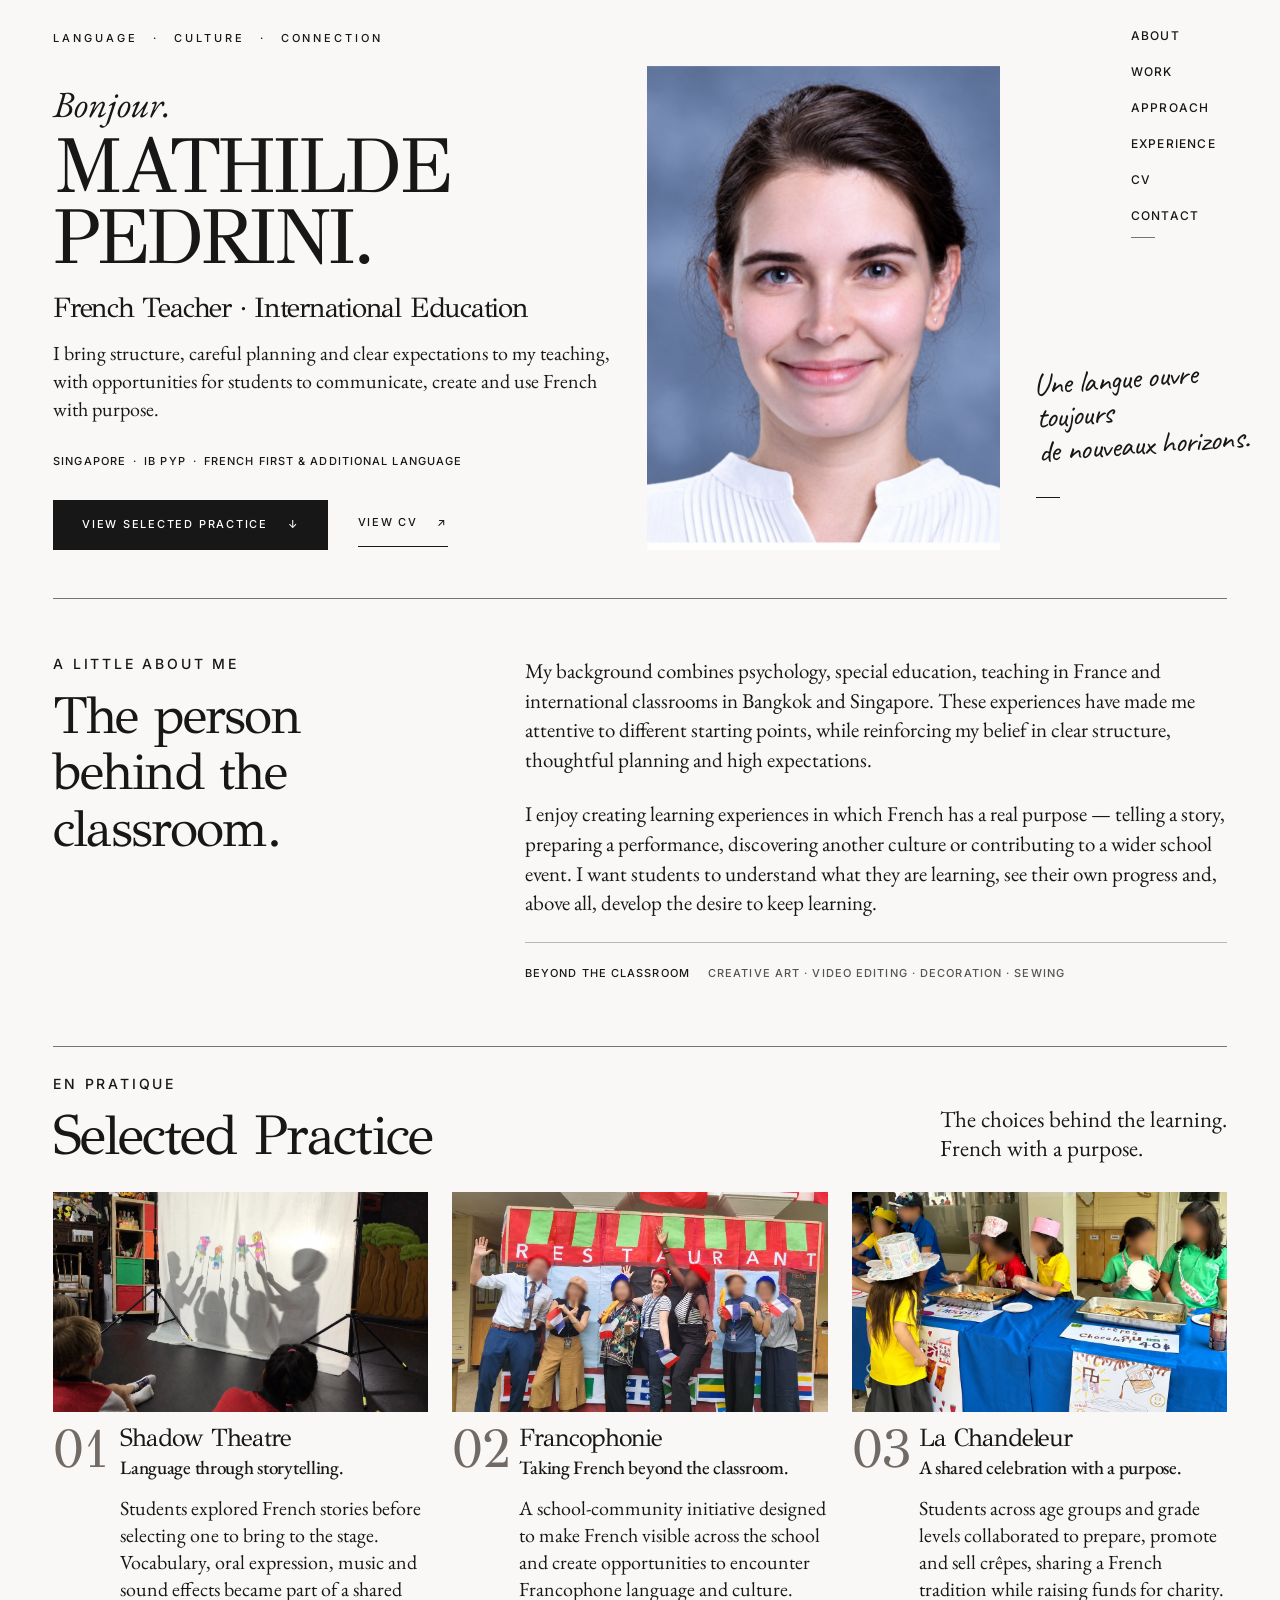
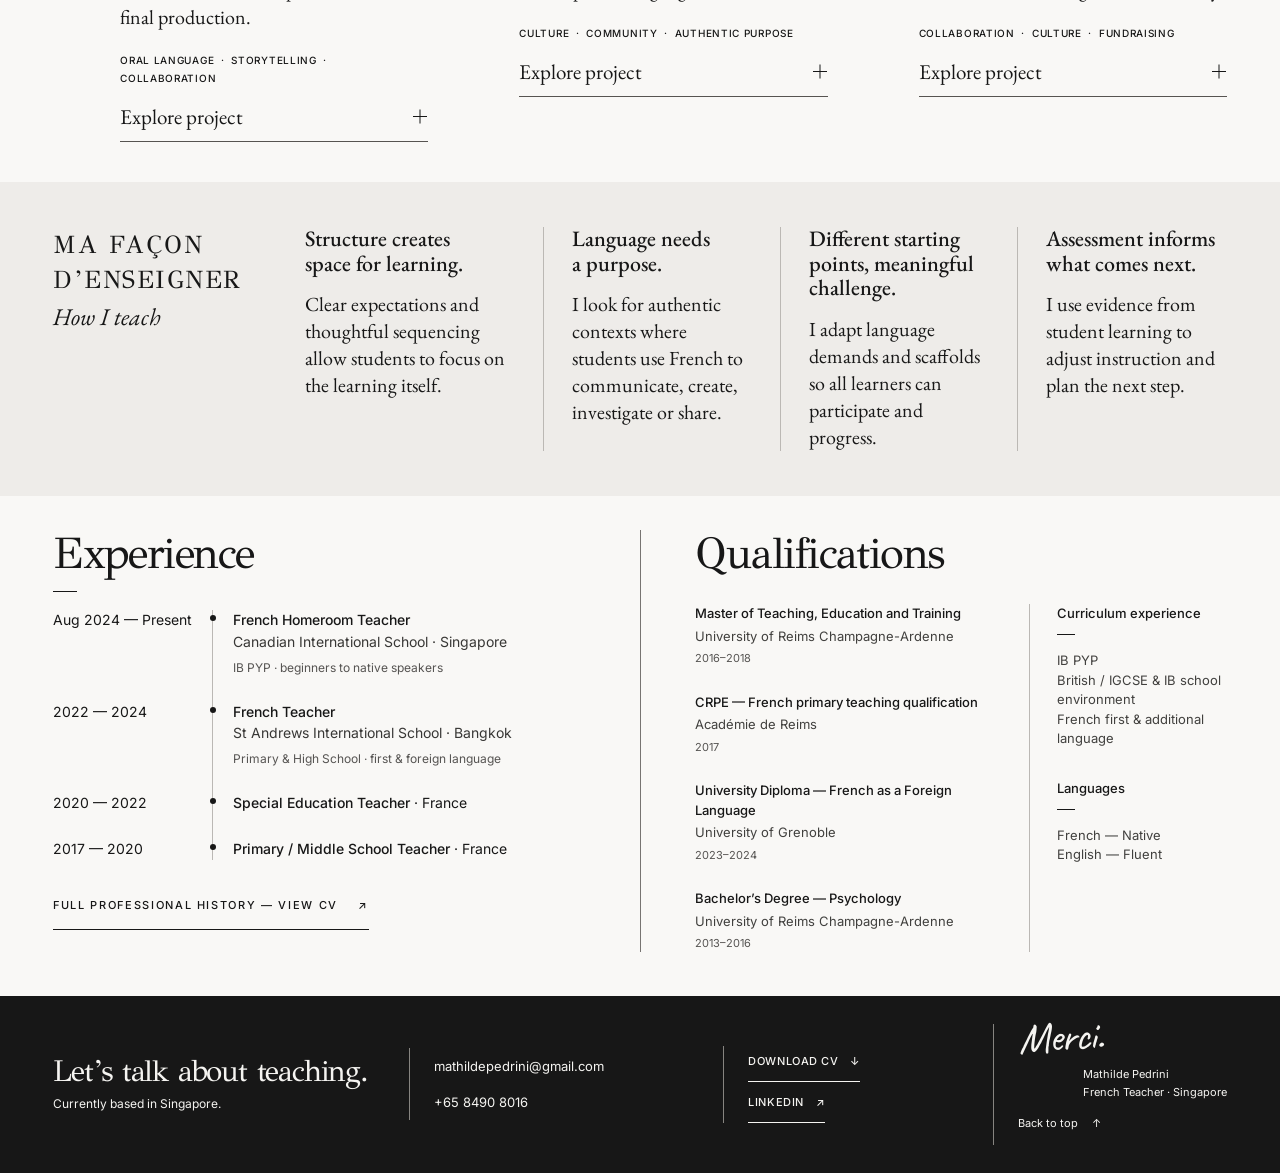
==== commit 1742501b: "Add files via upload" ====
--- a/index.html
+++ b/index.html
@@ -13,8 +13,8 @@
   <!-- Original type families, served locally for consistent rendering. -->
   <link rel="preload" href="assets/fonts/gfs-didot-400-normal.woff2" as="font" type="font/woff2" crossorigin>
   <link rel="stylesheet" href="assets/fonts/fonts.css">
-  <link rel="stylesheet" href="styles.css?v=20261001-editorial">
-  <script src="script.js?v=20261001-editorial" defer></script>
+  <link rel="stylesheet" href="styles.css?v=20261010-photos">
+  <script src="script.js?v=20261010-photos" defer></script>
   <meta name="author" content="Mathilde Pedrini">
   <meta property="og:type" content="website">
   <meta property="og:locale" content="en_GB">
@@ -103,8 +103,7 @@
       <div class="project-grid">
         <article class="project-card" id="shadow-theatre" aria-labelledby="shadow-title">
           <figure class="project-figure">
-            <img src="assets/images/shadow-theatre-illustration.webp" width="297" height="174" loading="lazy" alt="Illustration of shadow puppets performing behind a lit screen">
-            <figcaption>Illustrative image</figcaption>
+            <img src="assets/images/shadow-theatre.webp" width="1440" height="1080" loading="lazy" alt="Colourful puppets and shadows performing behind a screen during the shadow theatre project">
           </figure>
           <div class="project-body">
             <span class="project-number" aria-hidden="true">01</span>
@@ -124,7 +123,6 @@
                   <p>Student choice gives the language work a shared purpose. Vocabulary and voice become tools for communicating a story, alongside music and sound.</p>
                   <h4>Assessment</h4>
                   <p>The final production served as the assessment, bringing the language work together in a performance.</p>
-                  <p class="evidence-note">Evidence to add: a permission-cleared photograph of the puppet stage without identifiable students. The thumbnail is an illustration, not a record of this project.</p>
                 </div>
               </details>
             </div>
@@ -133,8 +131,7 @@
 
         <article class="project-card" id="francophonie" aria-labelledby="francophonie-title">
           <figure class="project-figure">
-            <img src="assets/images/francophonie-illustration.webp" width="296" height="174" loading="lazy" alt="Illustration of a globe beside a display titled La Francophonie">
-            <figcaption>Illustrative image</figcaption>
+            <img src="assets/images/francophonie.webp" width="1440" height="663" loading="lazy" alt="Mathilde and colleagues celebrating Francophonie in front of a handmade French restaurant">
           </figure>
           <div class="project-body">
             <span class="project-number" aria-hidden="true">02</span>
@@ -151,40 +148,35 @@
                   <h4>My contribution</h4>
                   <p>I organise Francophonie celebrations and events that promote the French language throughout the school community.</p>
                   <h4>Related cultural projects</h4>
-                  <p>My professional experience also includes a Bookflix reading club, La Chandeleur as a charity fundraising occasion, and an exchange project with French students around the world.</p>
-                  <p class="evidence-note">A permission-cleared event photograph or public programme can be added here. The current image is illustrative.</p>
+                  <p>To celebrate Francophonie and promote French across the school, I also organised an exhibition on French-speaking countries, a choir singing French songs, and a QR-code treasure hunt featuring fun facts about French-speaking countries.</p>
                 </div>
               </details>
             </div>
           </div>
         </article>
 
-        <article class="project-card" id="inquiry" aria-labelledby="inquiry-title">
+        <article class="project-card" id="chandeleur" aria-labelledby="chandeleur-title">
           <figure class="project-figure">
-            <img src="assets/images/inquiry-illustration.webp" width="296" height="173" loading="lazy" alt="Illustration of a notebook headed Carnaval with a drawing of a mask">
-            <figcaption>Illustrative image <span aria-hidden="true">·</span> Planning sample</figcaption>
+            <img src="assets/images/chandeleur.webp" width="1080" height="1440" loading="lazy" alt="Students preparing and selling crêpes at a decorated school fundraising stall">
           </figure>
           <div class="project-body">
             <span class="project-number" aria-hidden="true">03</span>
             <div class="project-writing">
-              <h3 id="inquiry-title">Inquiry &amp; Assessment</h3>
-              <p class="project-subtitle">Planning for different learners.</p>
-              <p class="project-description">A prepared Grade 1/2 Carnaval inquiry with different language supports around shared questions: what do we notice, how do celebrations compare, and how can we explain a choice?</p>
-              <p class="project-tags">IB PYP <span>·</span> Differentiation <span>·</span> Assessment</p>
-              <details class="project-details" id="inquiry-details">
-                <summary><span>Explore planning<span class="sr-only"> — Inquiry and Assessment</span></span><span class="detail-mark" aria-hidden="true"></span></summary>
+              <h3 id="chandeleur-title" lang="fr">La Chandeleur</h3>
+              <p class="project-subtitle">A shared celebration with a purpose.</p>
+              <p class="project-description">Students across age groups and grade levels collaborated to prepare, promote and sell crêpes, sharing a French tradition while raising funds for charity.</p>
+              <p class="project-tags">Collaboration <span>·</span> Culture <span>·</span> Fundraising</p>
+              <details class="project-details" id="chandeleur-details">
+                <summary><span>Explore project<span class="sr-only"> — La Chandeleur</span></span><span class="detail-mark" aria-hidden="true"></span></summary>
                 <div class="project-detail-content">
-                  <h4>Context</h4>
-                  <p>A prepared Grade 1/2 Carnaval inquiry, connecting cultural celebrations with the PYP concepts of form, connection and perspective.</p>
-                  <h4>Learning sequence</h4>
-                  <p>Observe celebrations in Nice and Québec, compare details, explore masks and music, create a response, then explain and reflect.</p>
-                  <h4>Curriculum connections</h4>
-                  <p>IB PYP inquiry and British Columbia French language learning.</p>
-                  <h4>Different entry points</h4>
-                  <p>The plan uses photographs, modelled phrases and choices between images. Beginning speakers can point, name a detail or dictate to an adult. More confident speakers can compare or explain with <span lang="fr">« parce que… »</span>.</p>
-                  <h4>Evidence to look for</h4>
-                  <p>Look for a detail noticed, a comparison made or a choice explained. Note the support used before deciding on the next step. Limited French should not automatically be mistaken for limited understanding.</p>
-                  <p class="evidence-note">This is a planning sample, not a claim of completed implementation or measured student outcomes. Original school documents and assessment records are not published.</p>
+                  <h4>Purpose</h4>
+                  <p>Bring La Chandeleur into the school community through a crêpe fundraiser, connecting a French cultural celebration with a shared charitable purpose.</p>
+                  <h4>From preparation to sale</h4>
+                  <p>Students took part in preparing crêpes, creating promotional materials and selling them. The celebration became a collaborative project, with a real audience and a purpose beyond the classroom.</p>
+                  <h4>Across ages and grade levels</h4>
+                  <p>The project brought students of different ages and grade levels together to contribute to the same event. Collaboration connected the preparation, promotion and sale of the crêpes.</p>
+                  <h4>Culture in the school community</h4>
+                  <p>Sharing the celebration gave students a practical way to introduce others to a French tradition while contributing to a fundraising effort.</p>
                 </div>
               </details>
             </div>
--- a/styles.css
+++ b/styles.css
@@ -119,8 +119,9 @@
 .project-grid { display: grid; grid-template-columns: repeat(3, minmax(0, 1fr)); gap: 26px; align-items: start; }
 .project-card { min-width: 0; }
 .project-figure { margin-bottom: 12px; }
-.project-figure img { width: 100%; aspect-ratio: 297/174; height: auto; object-fit: cover; filter: grayscale(1); }
-.project-figure figcaption { margin-top: 6px; font: 400 11px/1.5 var(--sans); letter-spacing: .04em; text-transform: uppercase; color: var(--muted); }
+.project-figure img { display: block; width: 100%; aspect-ratio: 297/174; height: auto; object-fit: cover; }
+#francophonie .project-figure img { object-position: left center; }
+#chandeleur .project-figure img { object-position: center 62%; }
 .project-body { display: grid; grid-template-columns: 52px minmax(0, 1fr); gap: 15px; }
 .project-number { font: 400 54px/.95 var(--display); color: var(--number); letter-spacing: -.035em; }
 .project-writing h3 { font: 400 clamp(24px, 1.98vw, 30px)/1.12 var(--display); letter-spacing: -.04em; }
@@ -136,7 +137,6 @@
 .project-detail-content h4 { margin-block: 17px 7px; font: 500 11px/1.6 var(--sans); letter-spacing: .12em; text-transform: uppercase; }
 .project-detail-content h4:first-child { margin-top: 0; }
 .project-detail-content p { font-size: 20px; line-height: 1.45; }
-.project-detail-content .evidence-note { border-top: 1px solid var(--soft-rule); margin-top: 20px; padding-top: 12px; color: var(--muted); font: 400 12px/1.65 var(--sans); }
 
 /* ---------- How I teach: restrained grey band, no decorative boxes ---------- */
 .approach { background: var(--band); padding-block: 45px; }
@@ -309,7 +309,6 @@
   .project-description { font-size: 21px; line-height: 1.38; margin-top: 13px; }
   .project-tags { margin-top: 14px; }
   .project-detail-content p { font-size: 21px; }
-  .project-figure figcaption { font-size: 11px; }
   .approach-grid { grid-template-columns: 1fr 1fr; gap: 27px 35px; }
   .approach-label { grid-column: 1/-1; display: flex; align-items: baseline; gap: 24px; border-bottom: 1px solid var(--soft-rule); padding-bottom: 19px; }
   .approach-label h2 { font-size: 23px; }
@@ -378,7 +377,6 @@
   .project-card { display: block; }
   .project-card + .project-card { margin-top: 29px; padding-top: 29px; }
   .project-figure { margin-bottom: 18px; }
-  .project-figure figcaption { font-size: 11px; letter-spacing: .04em; margin-top: 8px; }
   .project-body { display: grid; grid-template-columns: 40px minmax(0,1fr); gap: 0 13px; }
   .project-writing { display: contents; }
   .project-number { grid-column: 1; grid-row: 1 / span 2; font-size: 40px; line-height: 1.05; }
@@ -392,7 +390,6 @@
   .project-detail-content { padding-top: 21px; }
   .project-detail-content h4 { font-size: 11px; line-height: 1.6; margin-block: 19px 8px; }
   .project-detail-content p { font-size: 22px; line-height: 1.42; }
-  .project-detail-content .evidence-note { font-size: 12px; line-height: 1.7; }
   .approach { padding-block: 33px; }
   .approach-grid { grid-template-columns: 1fr; gap: 24px; }
   .approach-label { display: block; grid-column: 1; padding-bottom: 21px; }
